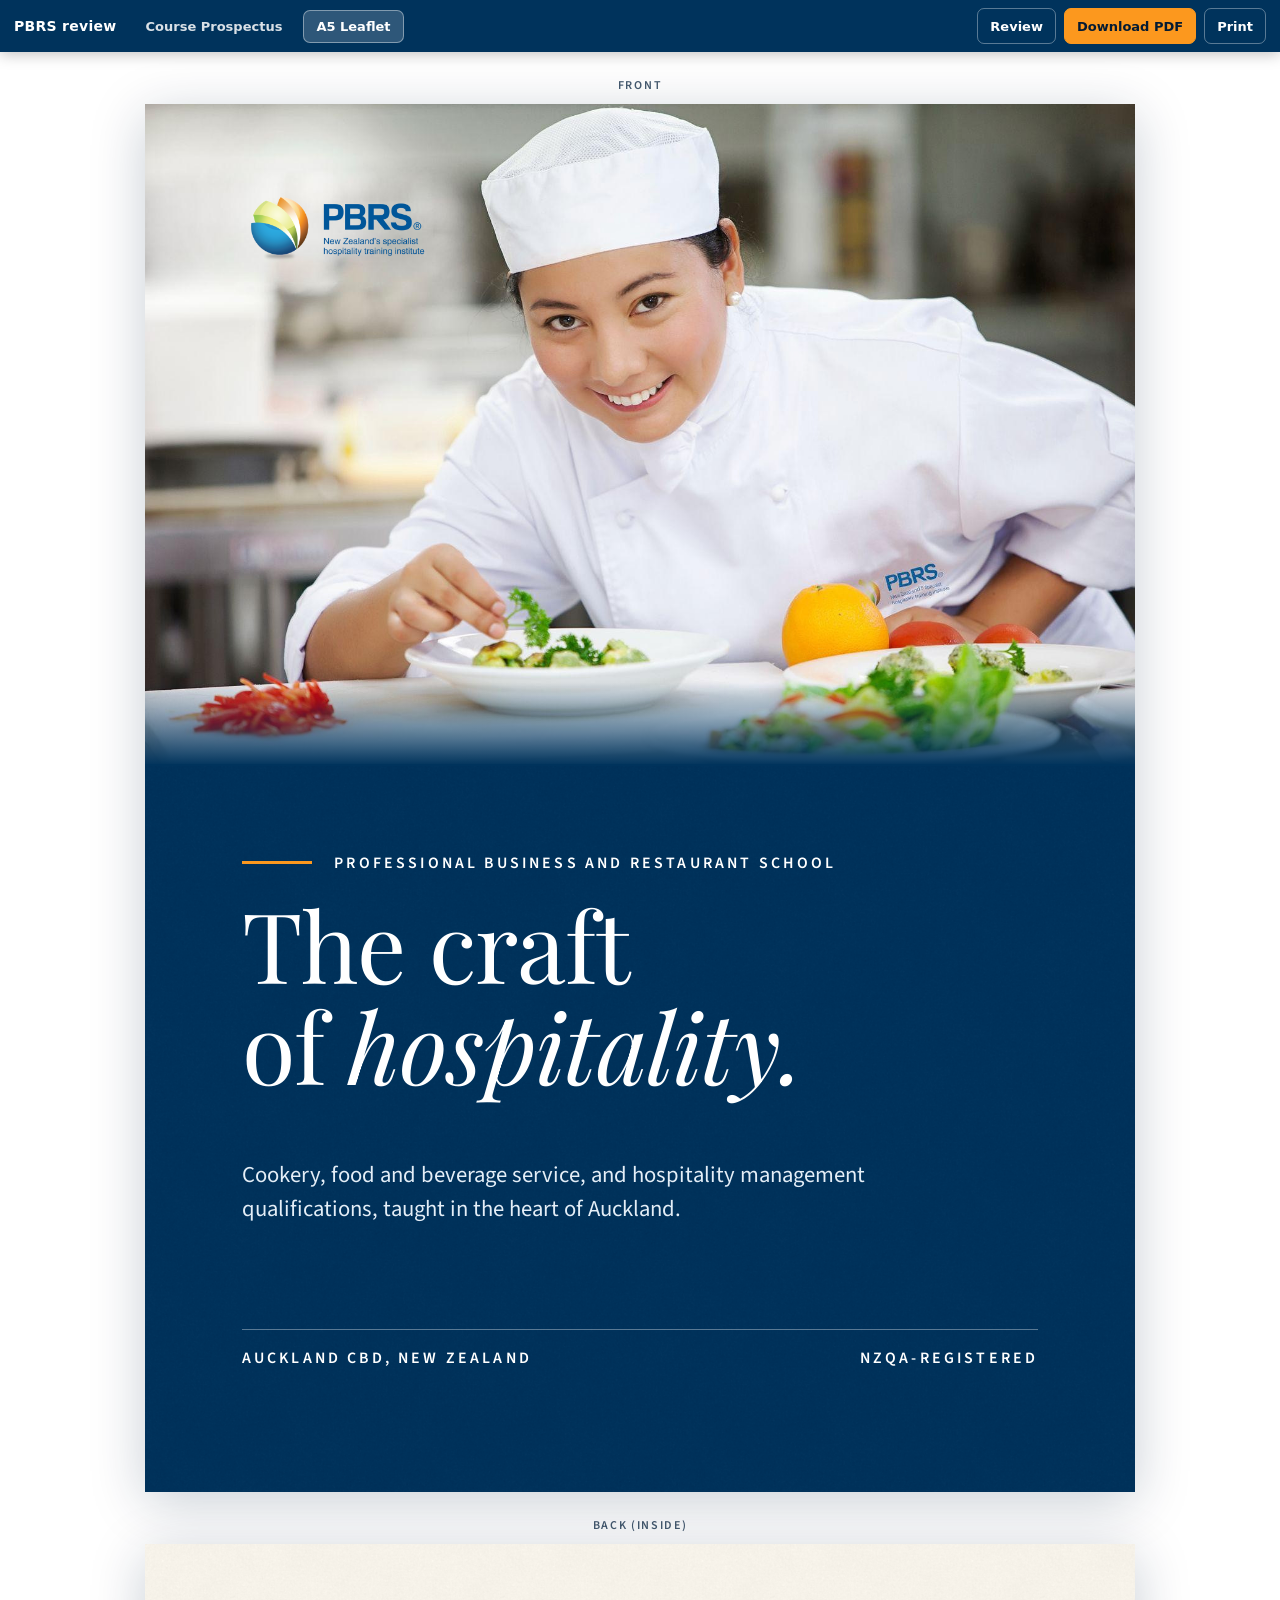
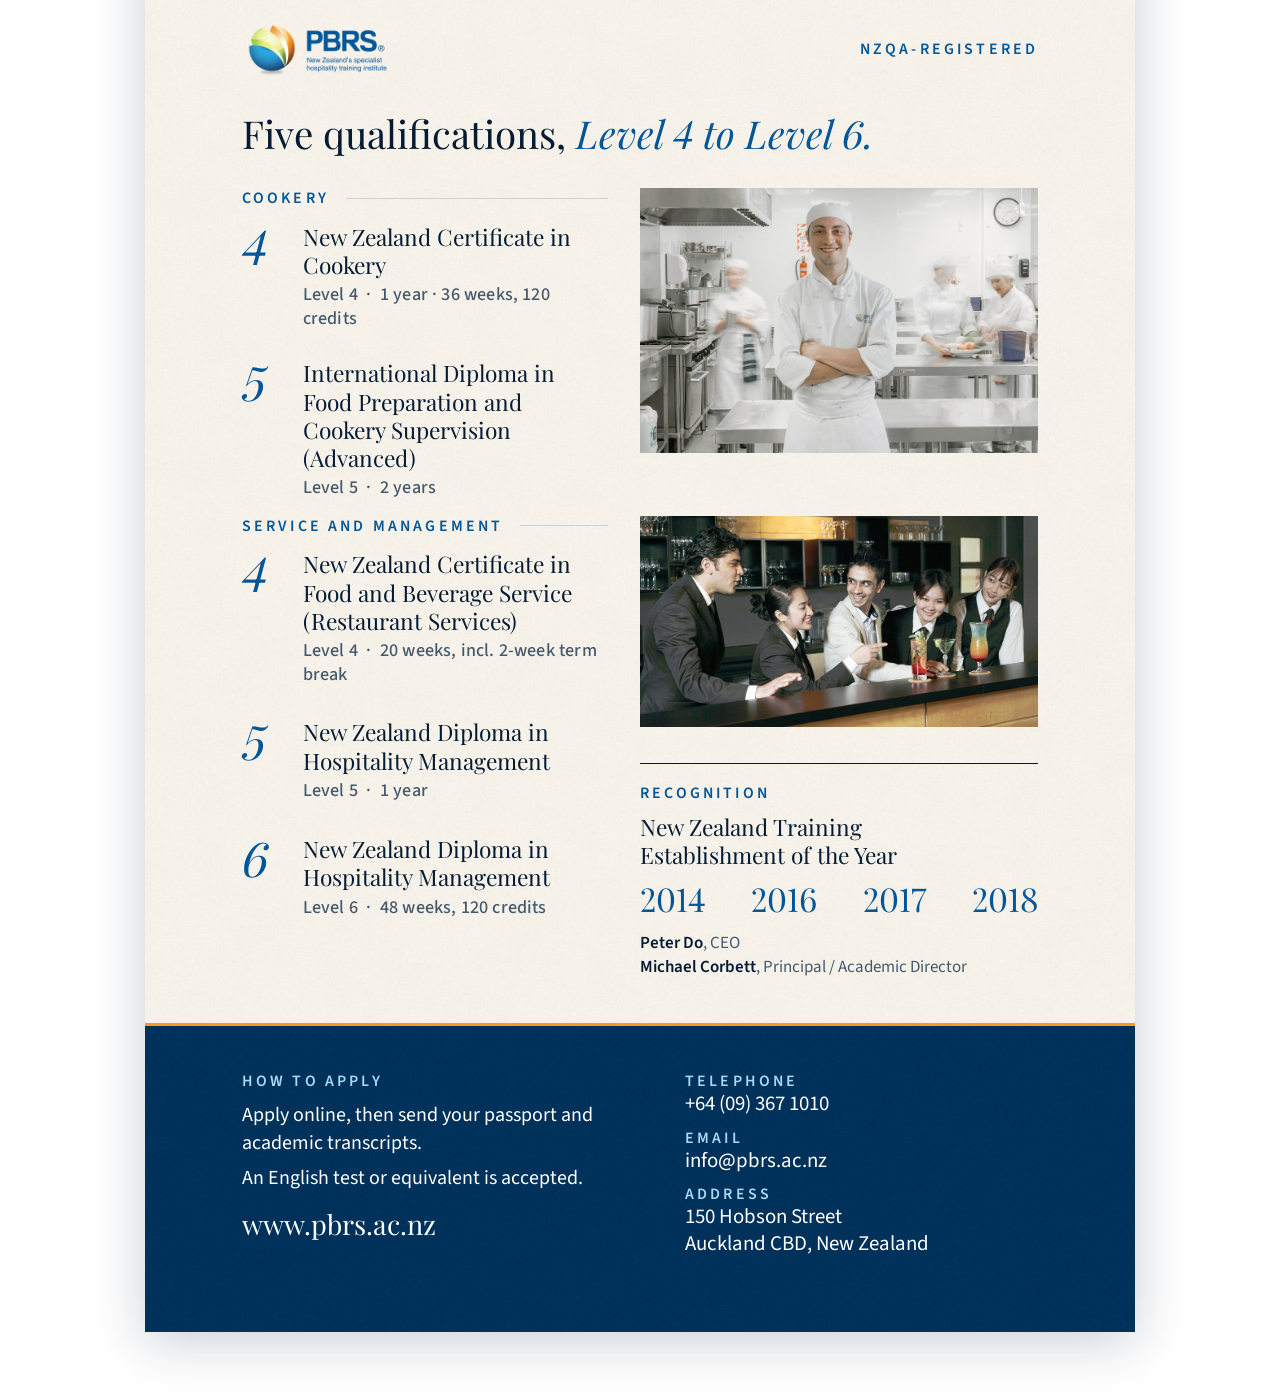
==== leaflet/index.html @ 2ca9badc "Add A5 Leaflet tab; automatic feedback delivery for both documents Co-Authored-By: Claude Sonnet 5.5" ====
<!doctype html><html lang="en"><head><meta charset="utf-8"><meta name="viewport" content="width=device-width,initial-scale=1"><title>PBRS Leaflet</title><style>
@font-face{font-family:'Playfair Display';font-weight:400;font-style:normal;src:url(fonts/pf-400.ttf)}
@font-face{font-family:'Playfair Display';font-weight:500;font-style:normal;src:url(fonts/pf-500.ttf)}
@font-face{font-family:'Playfair Display';font-weight:600;font-style:normal;src:url(fonts/pf-600.ttf)}
@font-face{font-family:'Playfair Display';font-weight:400;font-style:italic;src:url(fonts/pf-i400.ttf)}
@font-face{font-family:'Playfair Display';font-weight:500;font-style:italic;src:url(fonts/pf-i500.ttf)}
@font-face{font-family:'Source Sans 3';font-weight:400;font-style:normal;src:url(fonts/ss-400.ttf)}
@font-face{font-family:'Source Sans 3';font-weight:500;font-style:normal;src:url(fonts/ss-500.ttf)}
@font-face{font-family:'Source Sans 3';font-weight:600;font-style:normal;src:url(fonts/ss-600.ttf)}
:root{--blue:#005699;--deep:#00335c;--sky:#1f93d7;--orange:#fc981e;--ink:#041b33;--paper:#f6f2e9;--rule:#c9d3dd;--mute:#44596e;--lsky:#a9d8f5}
@page{size:154mm 216mm;margin:0}
*{box-sizing:border-box;margin:0;padding:0}
html,body{background:#fff}
body{font-family:'Source Sans 3',sans-serif;color:var(--ink);font-size:8.8pt;line-height:1.4;-webkit-print-color-adjust:exact;print-color-adjust:exact;font-variant-numeric:lining-nums tabular-nums}
.page{position:relative;width:154mm;height:216mm;overflow:hidden;page-break-after:always;break-after:page}
.page:last-child{page-break-after:auto;break-after:auto}
.abs{position:absolute}
.lbl{font-size:7pt;font-weight:600;letter-spacing:.2em;text-transform:uppercase;line-height:1.3}
/* FRONT: full-bleed hero fading into navy */
.front{background:var(--deep) url(img/bg_navy.png);background-size:42mm;color:#fff}
.hero{left:0;top:0;width:154mm;height:102.7mm;display:block}
.fade{left:0;top:0;width:154mm;height:103mm;background:linear-gradient(180deg,rgba(0,51,92,0) 0,rgba(0,51,92,0) 90mm,rgba(0,51,92,.6) 98mm,#00335c 103mm)}
.front .logo{left:15mm;top:13mm;height:12mm}
.kick{left:15mm;top:116.5mm;display:flex;align-items:center;gap:3.4mm;color:#fff}
.kick:before{content:"";width:11mm;border-top:.5mm solid var(--orange)}
h1{position:absolute;left:15mm;top:123mm;font-family:'Playfair Display',serif;font-weight:400;font-size:43pt;line-height:1.03;letter-spacing:-.008em;color:#fff}
h1 em{font-style:italic}
.sub{left:15mm;width:98mm;top:164mm;font-size:10pt;line-height:1.5;color:#e4eef7}
.ffoot{left:15mm;width:124mm;top:190.6mm;border-top:.3mm solid rgba(255,255,255,.35);padding-top:2.8mm;display:flex;justify-content:space-between;color:#fff}
/* BACK */
.back{background:var(--paper) url(img/bg_paper.png);background-size:42mm}
.back .logo{left:15mm;top:11.5mm;height:9.5mm}
.back .tag{right:15mm;top:14.8mm;color:var(--blue);text-align:right}
h2{position:absolute;left:15mm;top:26mm;font-family:'Playfair Display',serif;font-weight:400;font-size:17pt;line-height:1.15;color:var(--ink)}
h2 em{font-style:italic;color:var(--blue)}
.ph{display:block}
.grp{left:15mm;width:57mm}
.grp .lbl{color:var(--blue);margin-bottom:2.2mm;display:flex;align-items:center;gap:2.6mm}
.grp .lbl:after{content:"";flex:1;border-top:.25mm solid var(--rule)}
.q{display:grid;grid-template-columns:9.5mm 1fr;column-gap:0;margin-bottom:2.6mm;align-items:start}
.g1 .q{margin-bottom:4.5mm}
.g2 .q{margin-bottom:5mm}
.q .n{font-family:'Playfair Display',serif;font-style:italic;font-size:21pt;line-height:.95;color:var(--blue)}
.q .t{font-family:'Playfair Display',serif;font-size:10pt;line-height:1.24;color:var(--ink)}
.q .d{font-size:8pt;font-weight:500;color:var(--mute);margin-top:.7mm;letter-spacing:.01em;line-height:1.3}
.recog{left:77mm;width:62mm;top:127.5mm;border-top:.3mm solid var(--ink);padding-top:3mm}
.recog .lbl{color:var(--blue);margin-bottom:1.4mm}
.recog .h{font-family:'Playfair Display',serif;font-size:10pt;line-height:1.25;text-wrap:balance}
.yrs{display:flex;justify-content:space-between;margin-top:2mm;font-family:'Playfair Display',serif;font-size:14.5pt;color:var(--blue);line-height:1}
.lead{font-size:7.5pt;color:var(--mute);line-height:1.4;margin-top:2.6mm}
.lead b{font-weight:600;color:var(--ink)}
.band{left:0;top:168mm;width:154mm;height:48mm;background:var(--deep) url(img/bg_navy.png);background-size:42mm;border-top:.6mm solid var(--orange)}
.ap{left:15mm;top:175.4mm;width:60mm;color:#fff}
.ap .lbl{color:var(--lsky);margin-bottom:1.6mm}
.ap p{font-size:8.8pt;line-height:1.4;margin-bottom:1.1mm;color:#fff}
.ap .web{font-family:'Playfair Display',serif;font-size:12pt;margin-top:2mm;color:#fff}
.ct{left:84mm;top:175.6mm;width:55mm;color:#fff}
.ct dl{display:grid;row-gap:1.7mm}
.ct dt{font-size:7pt;font-weight:600;letter-spacing:.2em;text-transform:uppercase;color:var(--lsky);line-height:1.2}
.ct dd{font-size:9.2pt;line-height:1.28;color:#fff}
</style><link rel="stylesheet" href="../editor/editor.css"></head><body>
<div class="page front">
 <img class="abs hero" src="img/hero_g47.jpg" alt="PBRS student chef plating a salad">
 <div class="abs fade"></div>
 <img class="abs logo" src="img/logo.png" alt="PBRS">
 <div class="abs kick lbl">Professional Business and Restaurant School</div>
 <h1>The craft<br>of <em>hospitality.</em></h1>
 <p class="abs sub">Cookery, food and beverage service, and hospitality management qualifications, taught in the heart of Auckland.</p>
 <div class="abs ffoot lbl"><span>Auckland CBD, New Zealand</span><span>NZQA-registered</span></div>
</div>
<div class="page back">
 <img class="abs logo" src="img/logo.png" alt="PBRS">
 <div class="abs tag lbl">NZQA-registered</div>
 <h2>Five qualifications, <em>Level 4 to Level 6.</em></h2>
 <div class="abs grp g1" style="top:38mm"><div class="lbl">Cookery</div>
  <div class="q"><div class="n">4</div><div><div class="t">New Zealand Certificate in Cookery</div><div class="d">Level 4 &nbsp;·&nbsp; 1 year · 36 weeks, 120 credits</div></div></div>
  <div class="q"><div class="n">5</div><div><div class="t">International Diploma in Food Preparation and Cookery Supervision (Advanced)</div><div class="d">Level 5 &nbsp;·&nbsp; 2 years</div></div></div>
 </div>
 <img class="abs ph" src="img/chef_g06.jpg" alt="Smiling PBRS chef in a training kitchen" style="left:77mm;top:38mm;width:62mm;height:41.3mm">
 <div class="abs grp g2" style="top:89mm"><div class="lbl">Service and management</div>
  <div class="q"><div class="n">4</div><div><div class="t">New Zealand Certificate in Food and Beverage Service (Restaurant Services)</div><div class="d">Level 4 &nbsp;·&nbsp; 20 weeks, incl. 2-week term break</div></div></div>
  <div class="q"><div class="n">5</div><div><div class="t">New Zealand Diploma in Hospitality Management</div><div class="d">Level 5 &nbsp;·&nbsp; 1 year</div></div></div>
  <div class="q"><div class="n">6</div><div><div class="t">New Zealand Diploma in Hospitality Management</div><div class="d">Level 6 &nbsp;·&nbsp; 48 weeks, 120 credits</div></div></div>
 </div>
 <img class="abs ph" src="img/bar_g04.jpg" alt="PBRS hospitality students at the bar" style="left:77mm;top:89mm;width:62mm;height:32.9mm">
 <div class="abs recog"><div class="lbl">Recognition</div><div class="h">New Zealand Training Establishment of the Year</div>
  <div class="yrs"><span>2014</span><span>2016</span><span>2017</span><span>2018</span></div>
  <div class="lead"><b>Peter Do</b>, CEO<br><b>Michael Corbett</b>, Principal / Academic Director</div></div>
 <div class="abs band"></div>
 <div class="abs ap"><div class="lbl">How to apply</div>
  <p>Apply online, then send your passport and academic transcripts.</p>
  <p>An English test or equivalent is accepted.</p><div class="web">www.pbrs.ac.nz</div></div>
 <div class="abs ct"><dl><div><dt>Telephone</dt><dd>+64 (09) 367 1010</dd></div><div><dt>Email</dt><dd>info@pbrs.ac.nz</dd></div><div><dt>Address</dt><dd>150 Hobson Street<br>Auckland CBD, New Zealand</dd></div></dl></div>
</div><script>window.ED_CONFIG={"id": "leaflet", "title": "PBRS A5 Leaflet", "brand": "PBRS review", "feedbackTo": "zeroinfinityinfotech@gmail.com", "endpoint": "https://ntfy.sh/pbrs-brochure-f0a8e11ac83864a5132b", "pdf": "../downloads/PBRS-Leaflet.pdf", "pdfName": "PBRS-Leaflet.pdf", "tabs": [{"label": "Course Prospectus", "href": "../", "on": false}, {"label": "A5 Leaflet", "href": "./", "on": true}], "widthMm": 154, "maxZoom": 1.7, "captions": ["Front", "Back (inside)"], "pageNames": ["Front", "Back"]};</script><script src="../editor/editor.js"></script></body></html>
---- editor/editor.css ----
/* PBRS brochure editor: toolbar, image picker, review pins. Screen-only; nothing here prints. */
:root{--ed-blue:#005699;--ed-deep:#00335c;--ed-orange:#fc981e;--ed-ink:#041b33;--ed-line:#d5dde6}
html{background:#e9edf2;scrollbar-width:none;-ms-overflow-style:none}
html::-webkit-scrollbar,body::-webkit-scrollbar,#ed-bar::-webkit-scrollbar,.ed-grid::-webkit-scrollbar{display:none;width:0;height:0}
body.ed-on{padding-top:56px}
#ed-stage{display:flex;flex-direction:column;align-items:center;gap:22px;padding:22px 0 60px}
#ed-stage .page{box-shadow:0 6px 30px rgba(0,33,66,.22);flex:none}
.ed-cap{font:600 12px/1 'Source Sans 3',system-ui,sans-serif;letter-spacing:.14em;text-transform:uppercase;color:#44596e;text-align:center;margin:6px 0 -10px}

#ed-bar{position:fixed;inset:0 0 auto 0;z-index:9999;height:56px;display:flex;align-items:center;gap:8px;padding:0 14px;background:var(--ed-deep);color:#fff;font:600 13px/1 system-ui,'Segoe UI',sans-serif;box-shadow:0 2px 14px rgba(0,0,0,.25);overflow-x:auto;scrollbar-width:none;-ms-overflow-style:none}
#ed-bar b{font-size:14px;letter-spacing:.02em;margin-right:6px;white-space:nowrap}
#ed-bar button{appearance:none;border:1px solid rgba(255,255,255,.35);background:transparent;color:#fff;border-radius:7px;padding:8px 12px;font:inherit;cursor:pointer;white-space:nowrap}
#ed-bar button:hover{background:rgba(255,255,255,.12)}
#ed-bar button.on{background:#fff;color:var(--ed-deep);border-color:#fff}
#ed-bar button.go{background:var(--ed-orange);border-color:var(--ed-orange);color:var(--ed-ink)}
#ed-bar .sp{flex:1}
#ed-bar .st{font-weight:500;opacity:.8;font-size:12px;white-space:nowrap}

/* text editing */
body.ed-edit [data-ed-text]{outline:1px dashed transparent;outline-offset:2px;cursor:text}
body.ed-edit [data-ed-text]:hover{outline-color:rgba(31,147,215,.8)}
body.ed-edit [data-ed-text]:focus{outline:2px solid var(--ed-orange);background:rgba(252,152,30,.07)}
body.ed-edit [data-ed-img]{cursor:pointer;outline:2px solid transparent;outline-offset:-2px}
body.ed-edit [data-ed-img]:hover{outline-color:var(--ed-orange)}
body.ed-review [data-ed-text],body.ed-review [data-ed-img]{cursor:crosshair}
body.ed-review [data-ed-text]:hover,body.ed-review [data-ed-img]:hover{outline:2px solid #1f93d7;outline-offset:1px}

/* pins */
.ed-pin{position:absolute;z-index:50;width:22px;height:22px;border-radius:50%;background:var(--ed-orange);color:var(--ed-ink);font:700 12px/22px system-ui,sans-serif;text-align:center;box-shadow:0 1px 6px rgba(0,0,0,.4);cursor:pointer;transform:translate(-50%,-50%)}

/* popovers */
.ed-pop{position:fixed;z-index:10000;background:#fff;color:var(--ed-ink);border:1px solid var(--ed-line);border-radius:12px;box-shadow:0 14px 50px rgba(0,33,66,.35);font:14px/1.45 system-ui,'Segoe UI',sans-serif;max-width:min(560px,94vw)}
.ed-pop h4{font:700 14px/1.2 system-ui,sans-serif;margin:0;padding:14px 16px 8px;color:var(--ed-deep)}
.ed-pop .bd{padding:0 16px 14px}
.ed-pop .ft{display:flex;gap:8px;justify-content:flex-end;padding:10px 16px 14px;border-top:1px solid var(--ed-line)}
.ed-pop button{appearance:none;border:1px solid var(--ed-line);background:#fff;border-radius:8px;padding:8px 12px;font:600 13px system-ui,sans-serif;cursor:pointer}
.ed-pop button.pri{background:var(--ed-blue);border-color:var(--ed-blue);color:#fff}
.ed-pop button.dng{color:#a3262a}
.ed-pop input[type=text],.ed-pop textarea{width:100%;border:1px solid var(--ed-line);border-radius:8px;padding:9px 10px;font:14px system-ui,sans-serif}
.ed-pop textarea{min-height:90px;resize:vertical}
.ed-pop label{display:block;font:600 12px system-ui,sans-serif;color:#44596e;margin:10px 0 4px}
.ed-pop input[type=range]{width:100%}
.ed-grid{scrollbar-width:none;display:grid;grid-template-columns:repeat(auto-fill,minmax(88px,1fr));gap:6px;max-height:min(46vh,380px);overflow:auto;padding:2px}
.ed-grid button{padding:0;border:2px solid transparent;border-radius:6px;overflow:hidden;position:relative;line-height:0}
.ed-grid button:hover{border-color:var(--ed-orange)}
.ed-grid img{width:100%;height:62px;object-fit:cover;display:block}
.ed-grid span{position:absolute;left:3px;bottom:3px;background:rgba(0,33,66,.8);color:#fff;font:600 10px/1 system-ui,sans-serif;padding:2px 4px;border-radius:3px}
.ed-note{border-top:1px solid var(--ed-line);padding:9px 0;display:flex;gap:9px;align-items:flex-start}
.ed-note i{flex:none;width:20px;height:20px;border-radius:50%;background:var(--ed-orange);font:700 11px/20px system-ui;text-align:center;font-style:normal}
.ed-note small{display:block;color:#5a6c7e}
#ed-help{position:fixed;inset:0;z-index:10001;background:rgba(4,27,51,.55);display:none;align-items:center;justify-content:center}
#ed-help.on{display:flex}
#ed-toast{position:fixed;left:50%;bottom:22px;transform:translateX(-50%);z-index:10002;background:var(--ed-ink);color:#fff;padding:10px 16px;border-radius:9px;font:600 13px system-ui,sans-serif;opacity:0;transition:opacity .25s;pointer-events:none}
#ed-toast.on{opacity:1}

@media print{
  #ed-bar,.ed-pin,.ed-pop,#ed-help,#ed-toast,.ed-cap{display:none!important}
  html,body{background:#fff!important;padding:0!important}
  #ed-stage{display:block;padding:0}
  #ed-stage .page{box-shadow:none;zoom:1!important;margin:0}
  [data-ed-text]{outline:none!important;background:none!important}
}

/* simple client view: slim bar with Review / Download / Print, notes bar, responsive */
#ed-bar{height:52px;justify-content:flex-end;gap:8px;overflow:visible}
#ed-bar .br{margin-right:auto;font-weight:700;font-size:14px;white-space:nowrap}
body.ed-on{padding-top:52px}
body.ed-review [data-ed-text],body.ed-review [data-ed-img]{cursor:crosshair}
#ed-rv{display:none;position:fixed;left:0;right:0;bottom:0;z-index:9998;align-items:center;gap:8px;padding:10px 14px calc(10px + env(safe-area-inset-bottom));background:#fff;border-top:1px solid var(--ed-line);box-shadow:0 -6px 24px rgba(0,33,66,.18);font:600 13px system-ui,sans-serif;color:var(--ed-ink)}
#ed-rv span{flex:1}
#ed-rv button{appearance:none;border:1px solid var(--ed-line);background:#fff;border-radius:8px;padding:9px 12px;font:600 13px system-ui,sans-serif;cursor:pointer;white-space:nowrap}
#ed-rv button.go{background:var(--ed-orange);border-color:var(--ed-orange);color:var(--ed-ink)}
body.ed-rvon #ed-rv{display:flex}
body.ed-rvon #ed-stage{padding-bottom:90px}
#ed-bar button.go,#ed-bar button{min-height:36px}
@media (max-width:640px){
  #ed-bar{padding:0 10px;gap:6px}
  #ed-bar .br{display:none}
  #ed-bar{justify-content:center}
  #ed-bar button{padding:8px 11px;font-size:12.5px}
  #ed-rv{flex-wrap:wrap}
  #ed-rv span{flex:1 1 100%}
  #ed-rv button{flex:1}
  .ed-pop{max-width:94vw}
}
@media print{#ed-rv{display:none!important}}

html,body{overflow-x:hidden}
#ed-bar{flex-wrap:nowrap}

/* document tabs in the bar */
#ed-bar .tab{color:#fff;text-decoration:none;font:600 13px/1 system-ui,sans-serif;padding:9px 12px;border-radius:7px;border:1px solid transparent;white-space:nowrap;opacity:.85}
#ed-bar .tab:hover{background:rgba(255,255,255,.12);opacity:1}
#ed-bar .tab.on{background:rgba(255,255,255,.18);border-color:rgba(255,255,255,.4);opacity:1}
#ed-bar .br{margin-right:8px}
@media (max-width:640px){#ed-bar .tab{padding:8px 9px;font-size:12px}}
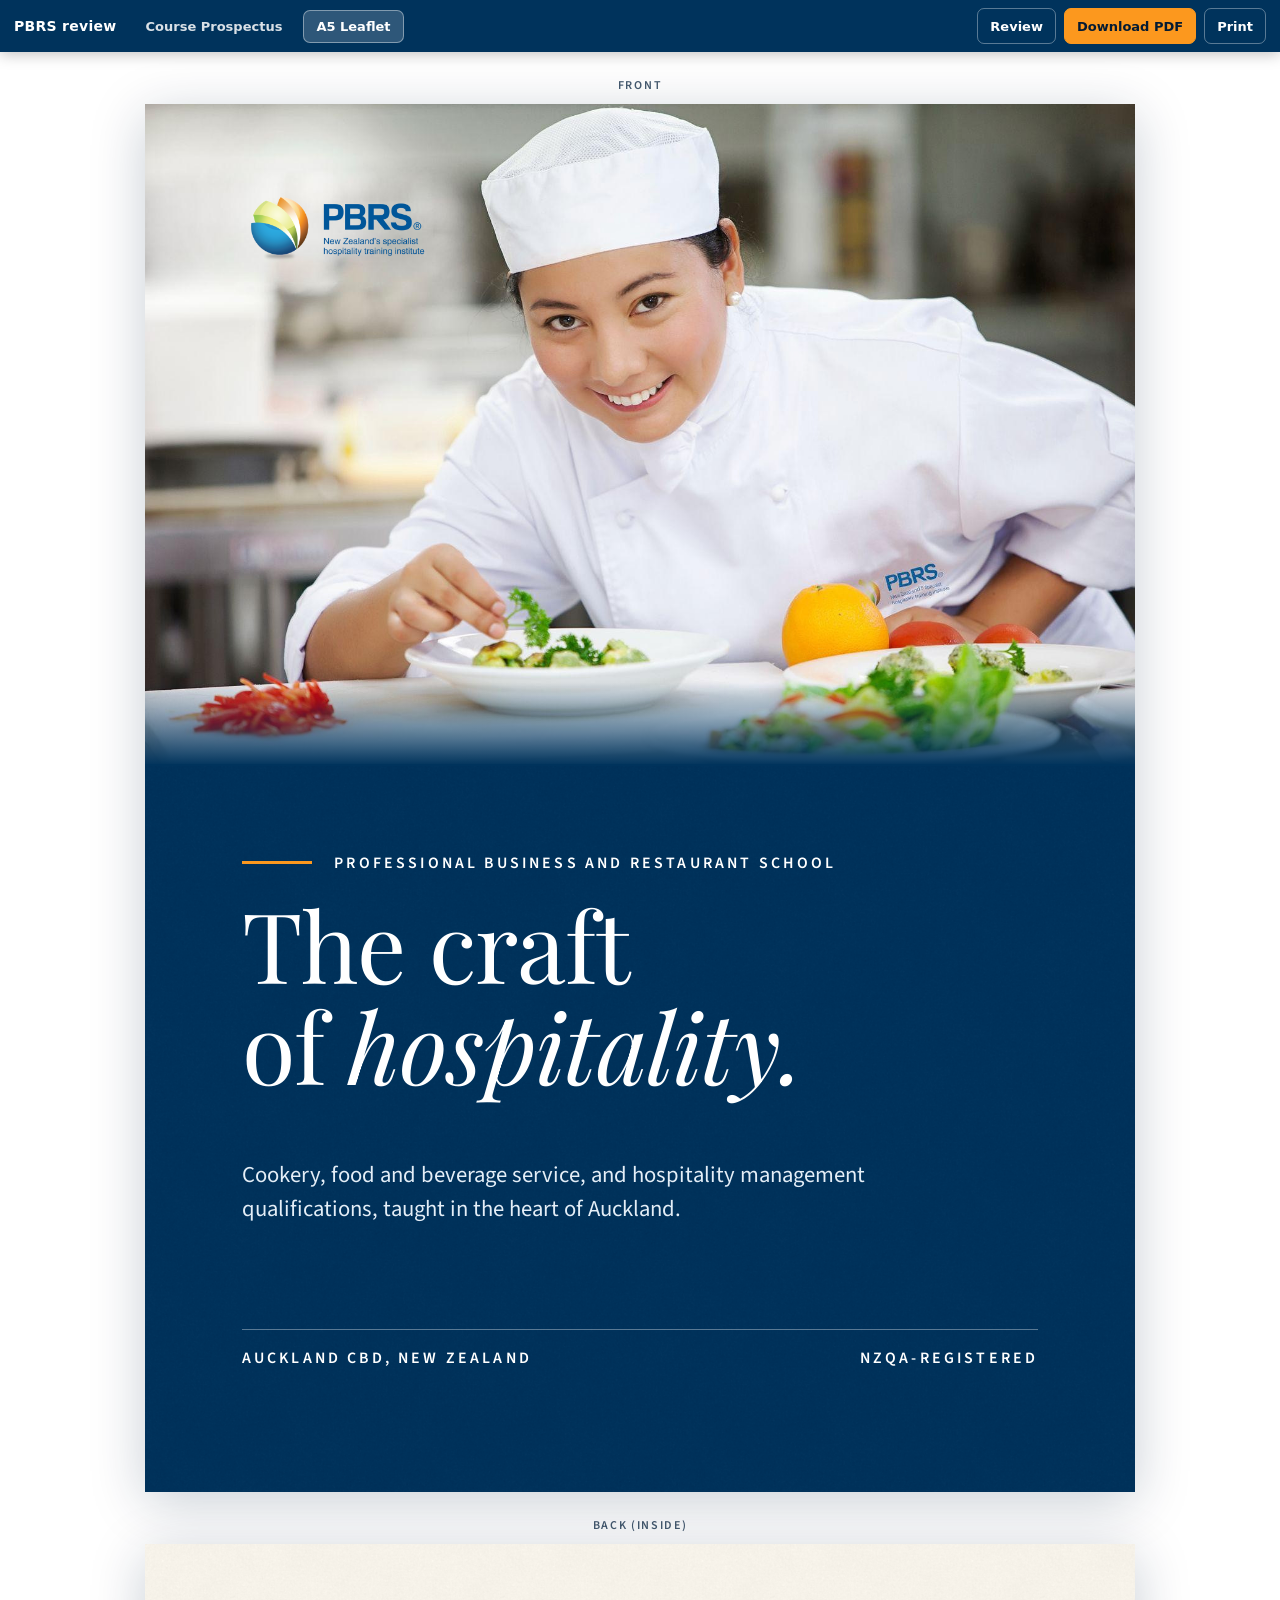
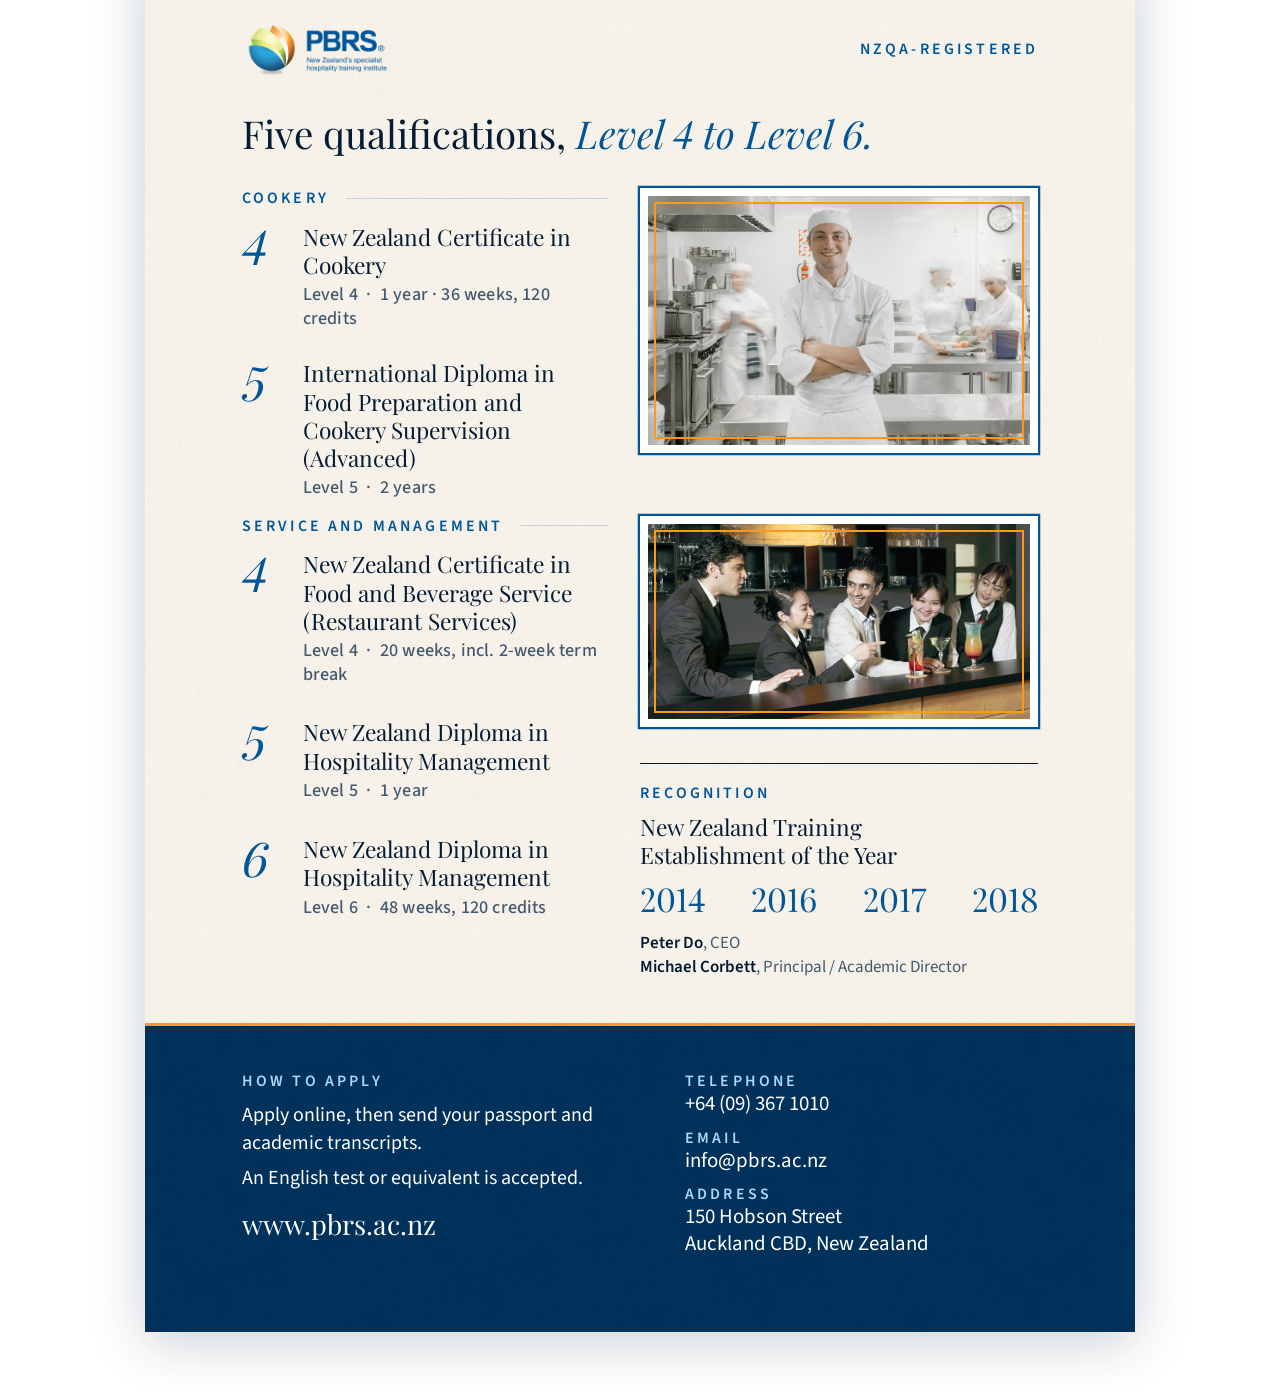
==== commit 524c8bf5: "Leaflet: framed back-page photos Co-Authored-By: Claude Sonnet 5.5 <noreply@anthropic.com>" ====
--- a/leaflet/index.html
+++ b/leaflet/index.html
@@ -33,7 +33,7 @@
 .back .tag{right:15mm;top:14.8mm;color:var(--blue);text-align:right}
 h2{position:absolute;left:15mm;top:26mm;font-family:'Playfair Display',serif;font-weight:400;font-size:17pt;line-height:1.15;color:var(--ink)}
 h2 em{font-style:italic;color:var(--blue)}
-.ph{display:block}
+.ph{display:block;border:1.3mm solid #fff;box-shadow:0 0 0 .35mm var(--blue);outline:.4mm solid var(--orange);outline-offset:-2.5mm}
 .grp{left:15mm;width:57mm}
 .grp .lbl{color:var(--blue);margin-bottom:2.2mm;display:flex;align-items:center;gap:2.6mm}
 .grp .lbl:after{content:"";flex:1;border-top:.25mm solid var(--rule)}
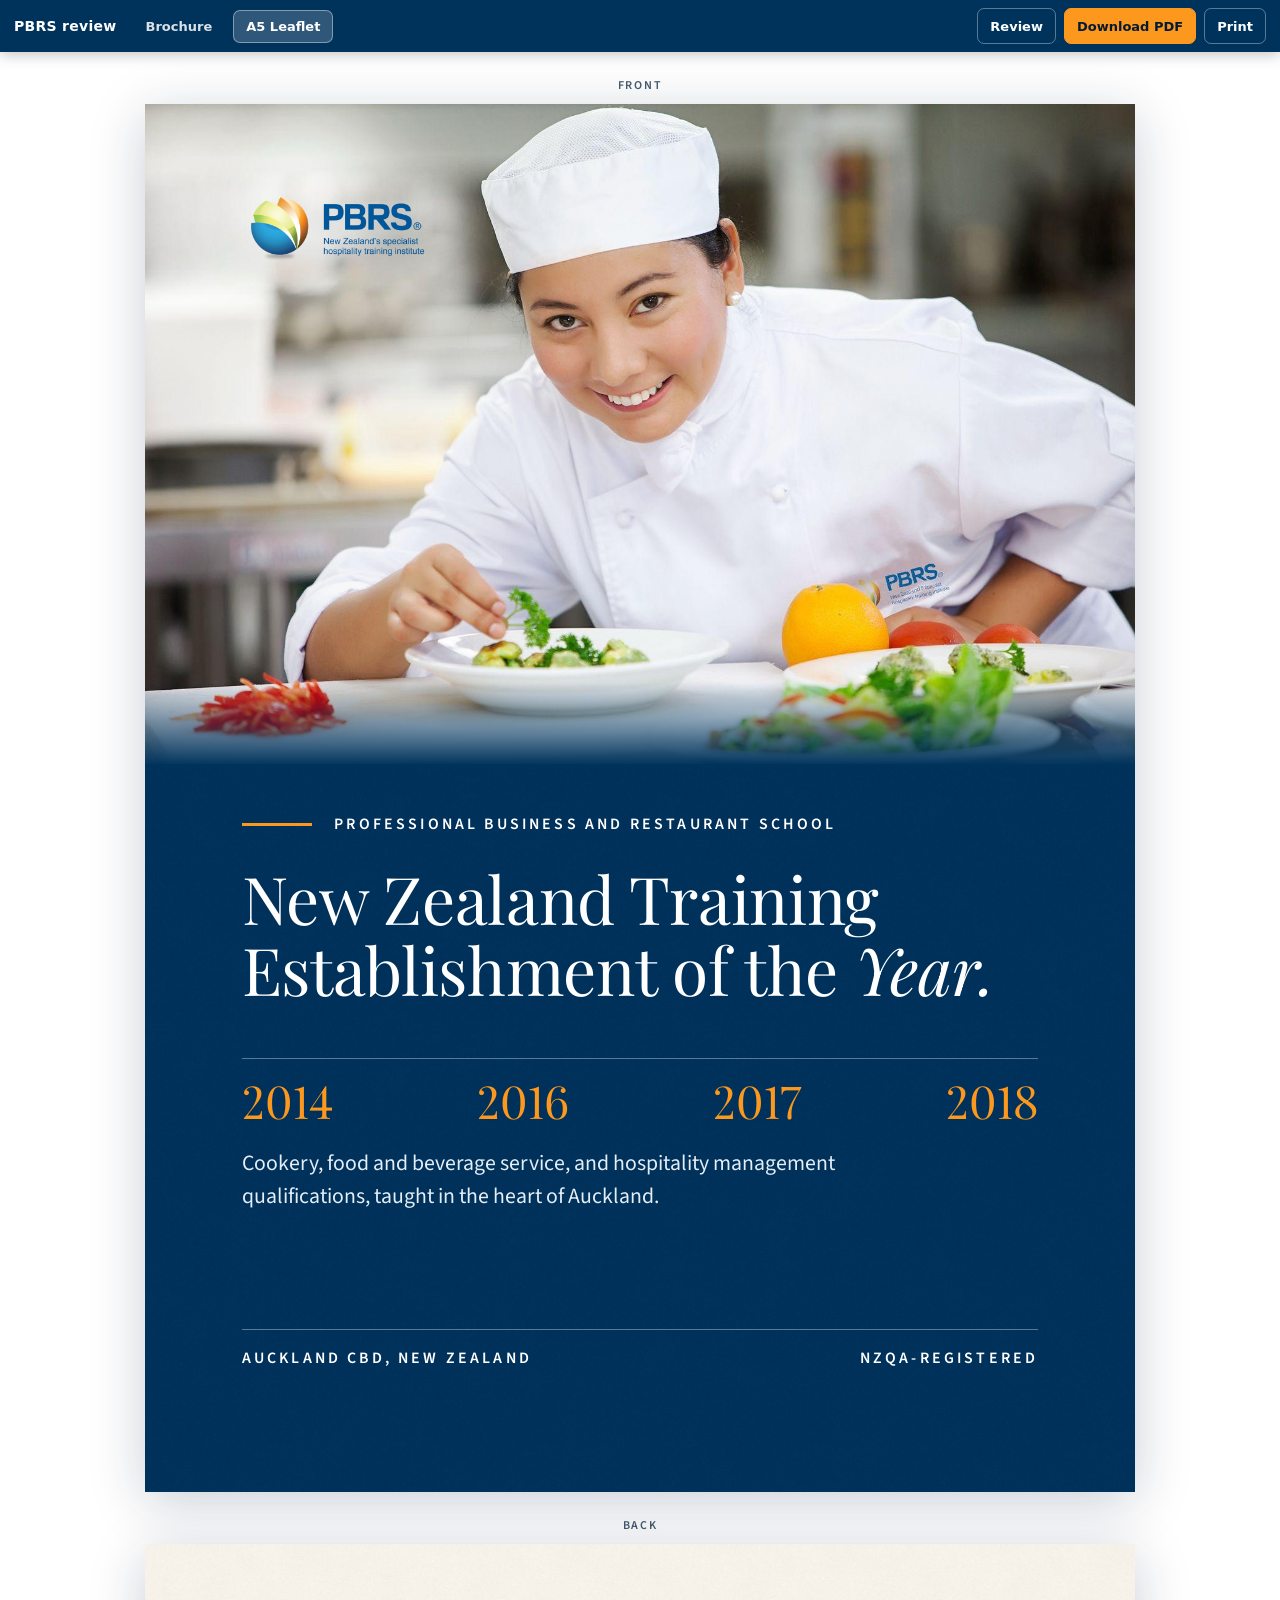
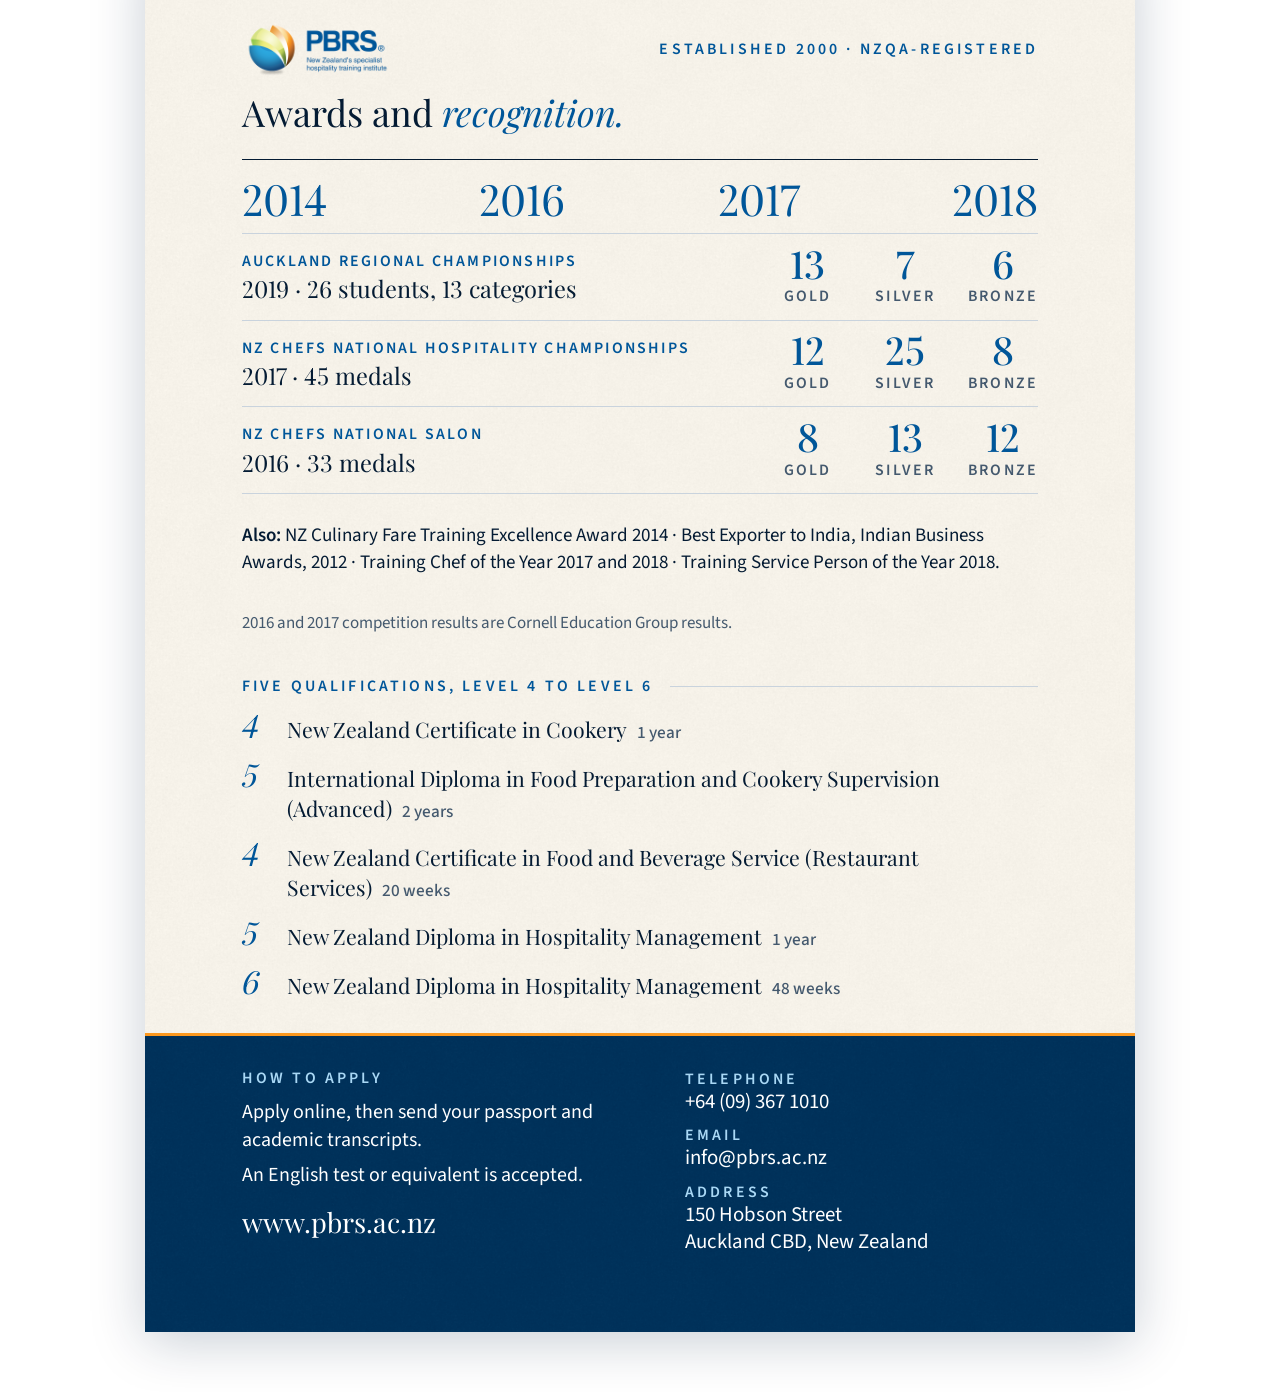
==== commit 6c25e4a4: "Awards edition: brochure and A5 leaflet (client review round) Co-Authored-By: Claude Sonnet 5.5 <nor" ====
--- a/leaflet/index.html
+++ b/leaflet/index.html
@@ -1,4 +1,4 @@
-<!doctype html><html lang="en"><head><meta charset="utf-8"><meta name="viewport" content="width=device-width,initial-scale=1"><title>PBRS Leaflet</title><style>
+<!doctype html><html lang="en"><head><meta charset="utf-8"><meta name="viewport" content="width=device-width,initial-scale=1"><title>PBRS Leaflet: review</title><style>
 @font-face{font-family:'Playfair Display';font-weight:400;font-style:normal;src:url(fonts/pf-400.ttf)}
 @font-face{font-family:'Playfair Display';font-weight:500;font-style:normal;src:url(fonts/pf-500.ttf)}
 @font-face{font-family:'Playfair Display';font-weight:600;font-style:normal;src:url(fonts/pf-600.ttf)}
@@ -58,37 +58,69 @@
 .ct dl{display:grid;row-gap:1.7mm}
 .ct dt{font-size:7pt;font-weight:600;letter-spacing:.2em;text-transform:uppercase;color:var(--lsky);line-height:1.2}
 .ct dd{font-size:9.2pt;line-height:1.28;color:#fff}
+
+/* ---- V2 awards edition ---- */
+h1{top:118mm;font-size:29pt;line-height:1.08;width:124mm;letter-spacing:-.005em}
+.kick{top:110.5mm}
+.yrs4{left:15mm;width:124mm;top:148.5mm;display:flex;justify-content:space-between;border-top:.3mm solid rgba(255,255,255,.35);padding-top:3mm;font-family:'Playfair Display',serif;font-size:20pt;line-height:1;color:var(--orange)}
+.sub{top:162.5mm;width:112mm;font-size:9.6pt}
+h2{font-size:16pt;top:23mm}
+.years{left:15mm;width:124mm;top:33.5mm;display:flex;justify-content:space-between;font-family:'Playfair Display',serif;font-size:19pt;line-height:1;color:var(--blue);border-top:.3mm solid var(--ink);padding-top:2.6mm}
+.res{left:15mm;width:124mm;top:45mm}
+.res .rw{display:grid;grid-template-columns:1fr auto;column-gap:4mm;align-items:center;padding:1.5mm 0;border-top:.25mm solid var(--rule)}
+.res .rw .e{font-size:7pt;font-weight:600;letter-spacing:.14em;text-transform:uppercase;color:var(--blue);line-height:1.3}
+.res .rw .d{font-family:'Playfair Display',serif;font-size:10.4pt;line-height:1.2;color:var(--ink);margin-top:.4mm}
+.res .rw .m{display:flex;gap:4.2mm;text-align:center}
+.res .rw .m div{min-width:11mm}
+.res .rw .m b{display:block;font-family:'Playfair Display',serif;font-weight:500;font-size:17pt;line-height:1;color:var(--blue)}
+.res .rw .m span{font-size:7pt;font-weight:600;letter-spacing:.14em;text-transform:uppercase;color:var(--mute)}
+.res .rw.last{border-bottom:.25mm solid var(--rule)}
+.hon2{left:15mm;width:124mm;top:90mm;font-size:8.4pt;line-height:1.42;color:var(--ink)}
+.hon2 b{font-weight:600}
+.note2{left:15mm;width:124mm;top:104mm;font-size:7.5pt;line-height:1.35;color:var(--mute)}
+.crs{left:15mm;width:124mm;top:114mm}
+.crs .lbl{color:var(--blue);margin-bottom:2mm;display:flex;align-items:center;gap:2.6mm}
+.crs .lbl:after{content:"";flex:1;border-top:.25mm solid var(--rule)}
+.crs .cr{display:grid;grid-template-columns:7mm 1fr;margin-bottom:1.9mm;align-items:baseline}
+.crs .cr .n{font-family:'Playfair Display',serif;font-style:italic;font-size:14pt;line-height:1;color:var(--blue)}
+.crs .cr .t{font-family:'Playfair Display',serif;font-size:9.4pt;line-height:1.2;color:var(--ink)}
+.crs .cr .d{font-size:7.6pt;font-weight:500;color:var(--mute);margin-left:1.6mm;white-space:nowrap}
+.band{top:169.5mm;height:46.5mm}
+.ap{top:175mm}
+.ct{top:175.2mm}
 </style><link rel="stylesheet" href="../editor/editor.css"></head><body>
 <div class="page front">
  <img class="abs hero" src="img/hero_g47.jpg" alt="PBRS student chef plating a salad">
  <div class="abs fade"></div>
  <img class="abs logo" src="img/logo.png" alt="PBRS">
  <div class="abs kick lbl">Professional Business and Restaurant School</div>
- <h1>The craft<br>of <em>hospitality.</em></h1>
+ <h1>New Zealand Training Establishment of the <em>Year.</em></h1>
+ <div class="abs yrs4"><span>2014</span><span>2016</span><span>2017</span><span>2018</span></div>
  <p class="abs sub">Cookery, food and beverage service, and hospitality management qualifications, taught in the heart of Auckland.</p>
  <div class="abs ffoot lbl"><span>Auckland CBD, New Zealand</span><span>NZQA-registered</span></div>
 </div>
 <div class="page back">
  <img class="abs logo" src="img/logo.png" alt="PBRS">
- <div class="abs tag lbl">NZQA-registered</div>
- <h2>Five qualifications, <em>Level 4 to Level 6.</em></h2>
- <div class="abs grp g1" style="top:38mm"><div class="lbl">Cookery</div>
-  <div class="q"><div class="n">4</div><div><div class="t">New Zealand Certificate in Cookery</div><div class="d">Level 4 &nbsp;·&nbsp; 1 year · 36 weeks, 120 credits</div></div></div>
-  <div class="q"><div class="n">5</div><div><div class="t">International Diploma in Food Preparation and Cookery Supervision (Advanced)</div><div class="d">Level 5 &nbsp;·&nbsp; 2 years</div></div></div>
+ <div class="abs tag lbl">Established 2000 &middot; NZQA-registered</div>
+ <h2>Awards and <em>recognition.</em></h2>
+ <div class="abs years"><span>2014</span><span>2016</span><span>2017</span><span>2018</span></div>
+ <div class="abs res">
+  <div class="rw"><div><div class="e">Auckland Regional Championships</div><div class="d">2019 &middot; 26 students, 13 categories</div></div><div class="m"><div><b>13</b><span>Gold</span></div><div><b>7</b><span>Silver</span></div><div><b>6</b><span>Bronze</span></div></div></div>
+  <div class="rw"><div><div class="e">NZ Chefs National Hospitality Championships</div><div class="d">2017 &middot; 45 medals</div></div><div class="m"><div><b>12</b><span>Gold</span></div><div><b>25</b><span>Silver</span></div><div><b>8</b><span>Bronze</span></div></div></div>
+  <div class="rw last"><div><div class="e">NZ Chefs National Salon</div><div class="d">2016 &middot; 33 medals</div></div><div class="m"><div><b>8</b><span>Gold</span></div><div><b>13</b><span>Silver</span></div><div><b>12</b><span>Bronze</span></div></div></div>
  </div>
- <img class="abs ph" src="img/chef_g06.jpg" alt="Smiling PBRS chef in a training kitchen" style="left:77mm;top:38mm;width:62mm;height:41.3mm">
- <div class="abs grp g2" style="top:89mm"><div class="lbl">Service and management</div>
-  <div class="q"><div class="n">4</div><div><div class="t">New Zealand Certificate in Food and Beverage Service (Restaurant Services)</div><div class="d">Level 4 &nbsp;·&nbsp; 20 weeks, incl. 2-week term break</div></div></div>
-  <div class="q"><div class="n">5</div><div><div class="t">New Zealand Diploma in Hospitality Management</div><div class="d">Level 5 &nbsp;·&nbsp; 1 year</div></div></div>
-  <div class="q"><div class="n">6</div><div><div class="t">New Zealand Diploma in Hospitality Management</div><div class="d">Level 6 &nbsp;·&nbsp; 48 weeks, 120 credits</div></div></div>
+ <p class="abs hon2"><b>Also:</b> NZ Culinary Fare Training Excellence Award 2014 &middot; Best Exporter to India, Indian Business Awards, 2012 &middot; Training Chef of the Year 2017 and 2018 &middot; Training Service Person of the Year 2018.</p>
+ <p class="abs note2">2016 and 2017 competition results are Cornell Education Group results.</p>
+ <div class="abs crs"><div class="lbl">Five qualifications, Level 4 to Level 6</div>
+  <div class="cr"><span class="n">4</span><div><span class="t">New Zealand Certificate in Cookery</span><span class="d">1 year</span></div></div>
+  <div class="cr"><span class="n">5</span><div><span class="t">International Diploma in Food Preparation and Cookery Supervision (Advanced)</span><span class="d">2 years</span></div></div>
+  <div class="cr"><span class="n">4</span><div><span class="t">New Zealand Certificate in Food and Beverage Service (Restaurant Services)</span><span class="d">20 weeks</span></div></div>
+  <div class="cr"><span class="n">5</span><div><span class="t">New Zealand Diploma in Hospitality Management</span><span class="d">1 year</span></div></div>
+  <div class="cr"><span class="n">6</span><div><span class="t">New Zealand Diploma in Hospitality Management</span><span class="d">48 weeks</span></div></div>
  </div>
- <img class="abs ph" src="img/bar_g04.jpg" alt="PBRS hospitality students at the bar" style="left:77mm;top:89mm;width:62mm;height:32.9mm">
- <div class="abs recog"><div class="lbl">Recognition</div><div class="h">New Zealand Training Establishment of the Year</div>
-  <div class="yrs"><span>2014</span><span>2016</span><span>2017</span><span>2018</span></div>
-  <div class="lead"><b>Peter Do</b>, CEO<br><b>Michael Corbett</b>, Principal / Academic Director</div></div>
  <div class="abs band"></div>
  <div class="abs ap"><div class="lbl">How to apply</div>
   <p>Apply online, then send your passport and academic transcripts.</p>
   <p>An English test or equivalent is accepted.</p><div class="web">www.pbrs.ac.nz</div></div>
  <div class="abs ct"><dl><div><dt>Telephone</dt><dd>+64 (09) 367 1010</dd></div><div><dt>Email</dt><dd>info@pbrs.ac.nz</dd></div><div><dt>Address</dt><dd>150 Hobson Street<br>Auckland CBD, New Zealand</dd></div></dl></div>
-</div><script>window.ED_CONFIG={"id": "leaflet", "title": "PBRS A5 Leaflet", "brand": "PBRS review", "feedbackTo": "zeroinfinityinfotech@gmail.com", "endpoint": "https://ntfy.sh/pbrs-brochure-f0a8e11ac83864a5132b", "pdf": "../downloads/PBRS-Leaflet.pdf", "pdfName": "PBRS-Leaflet.pdf", "tabs": [{"label": "Course Prospectus", "href": "../", "on": false}, {"label": "A5 Leaflet", "href": "./", "on": true}], "widthMm": 154, "maxZoom": 1.7, "captions": ["Front", "Back (inside)"], "pageNames": ["Front", "Back"]};</script><script src="../editor/editor.js"></script></body></html>+</div><script>window.ED_CONFIG={"pageTitle": "PBRS Leaflet: review", "id": "leaflet2", "title": "PBRS A5 Leaflet (Awards edition)", "brand": "PBRS review", "feedbackTo": "zeroinfinityinfotech@gmail.com", "endpoint": "https://ntfy.sh/pbrs-brochure-f0a8e11ac83864a5132b", "pdf": "../downloads/PBRS-Leaflet.pdf", "pdfName": "PBRS-Leaflet.pdf", "tabs": [{"label": "Brochure", "href": "../", "on": false}, {"label": "A5 Leaflet", "href": "./", "on": true}], "widthMm": 154, "maxZoom": 1.7, "captions": ["Front", "Back"], "pageNames": ["Front", "Back"]};</script><script src="../editor/editor.js"></script></body></html>
